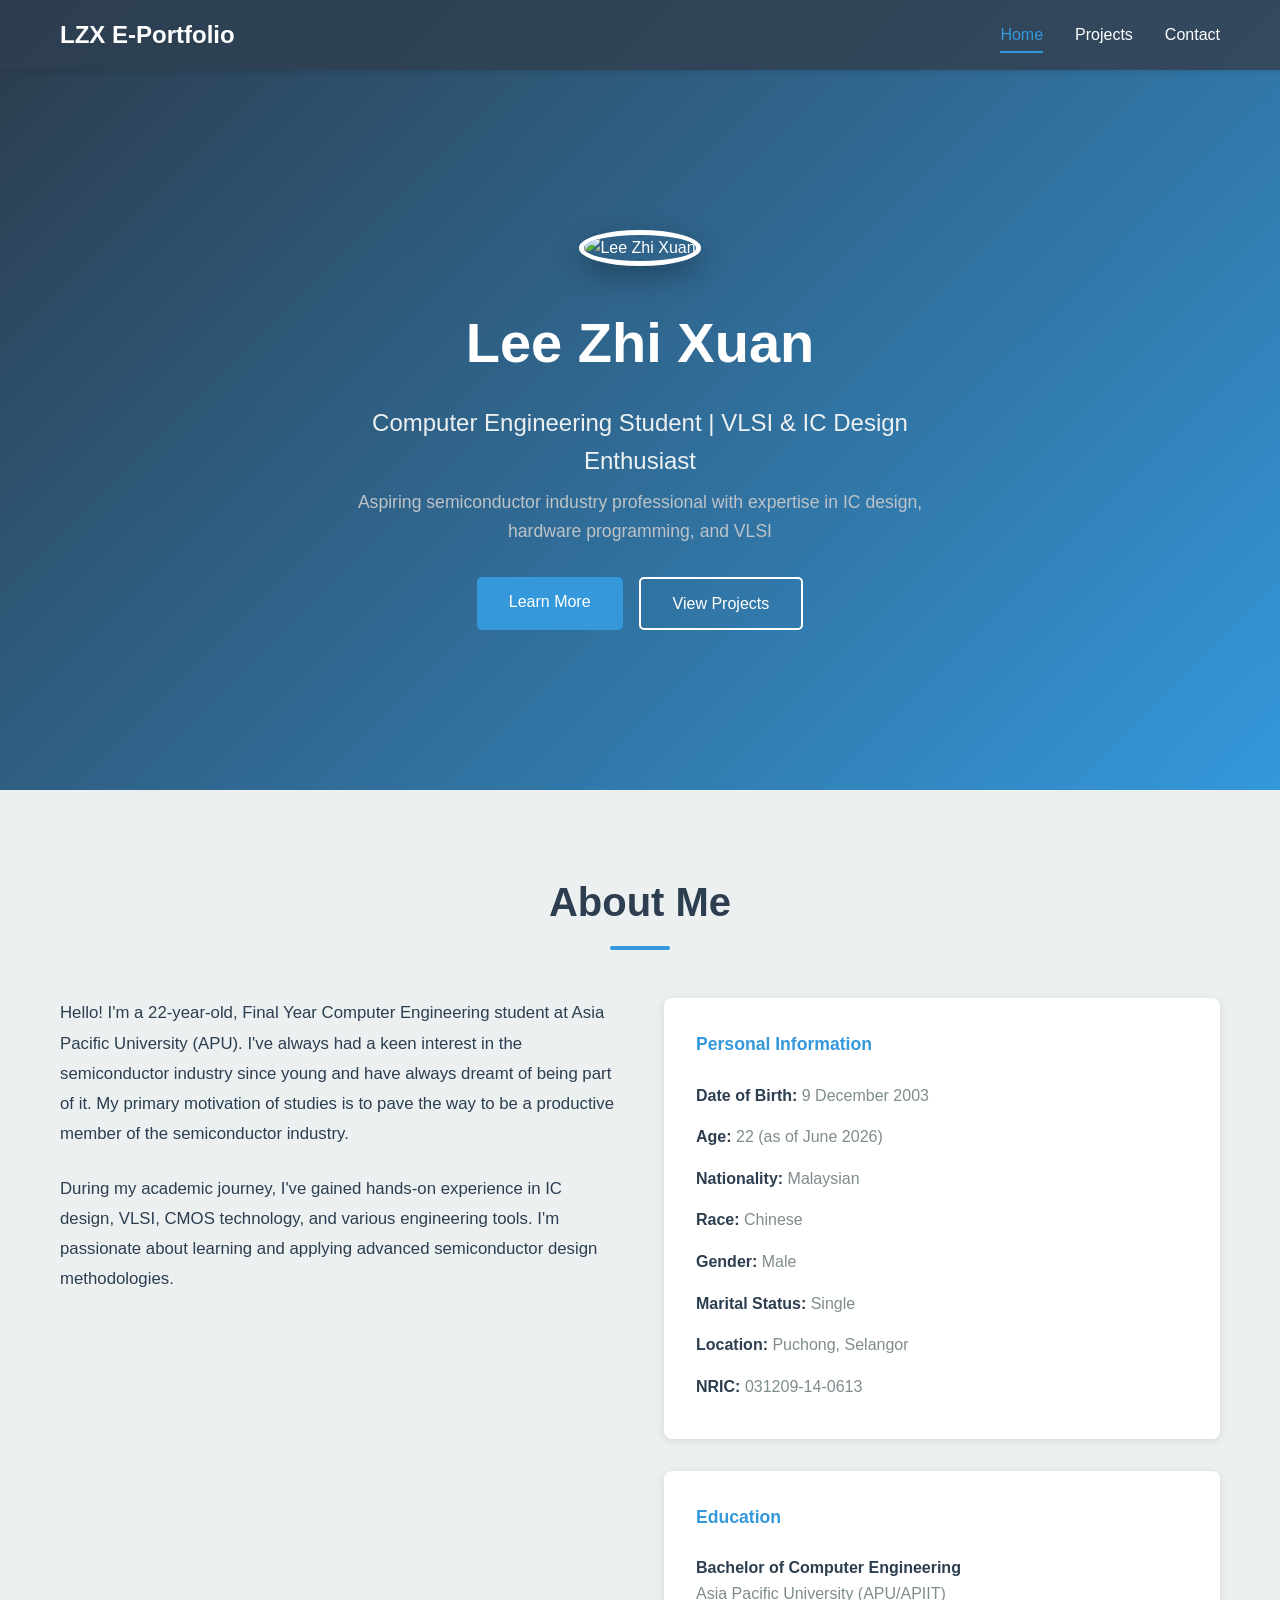
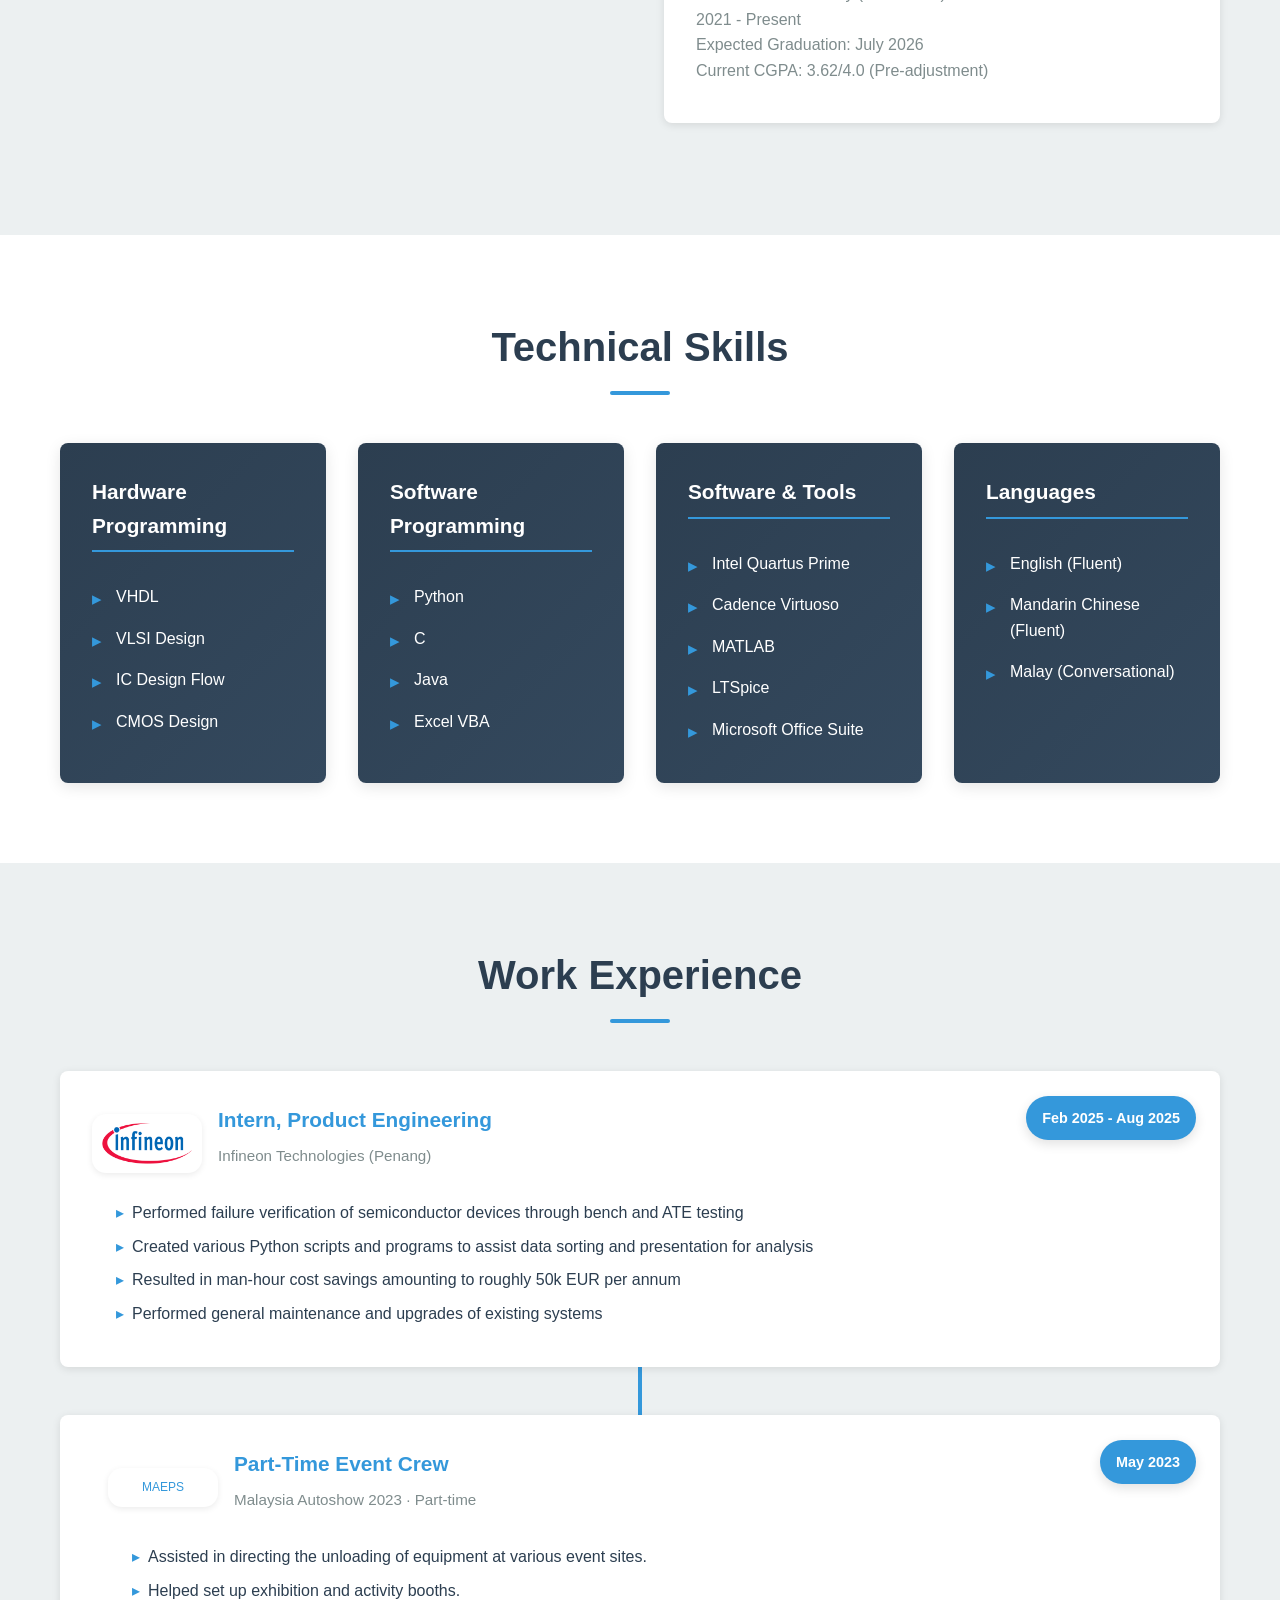
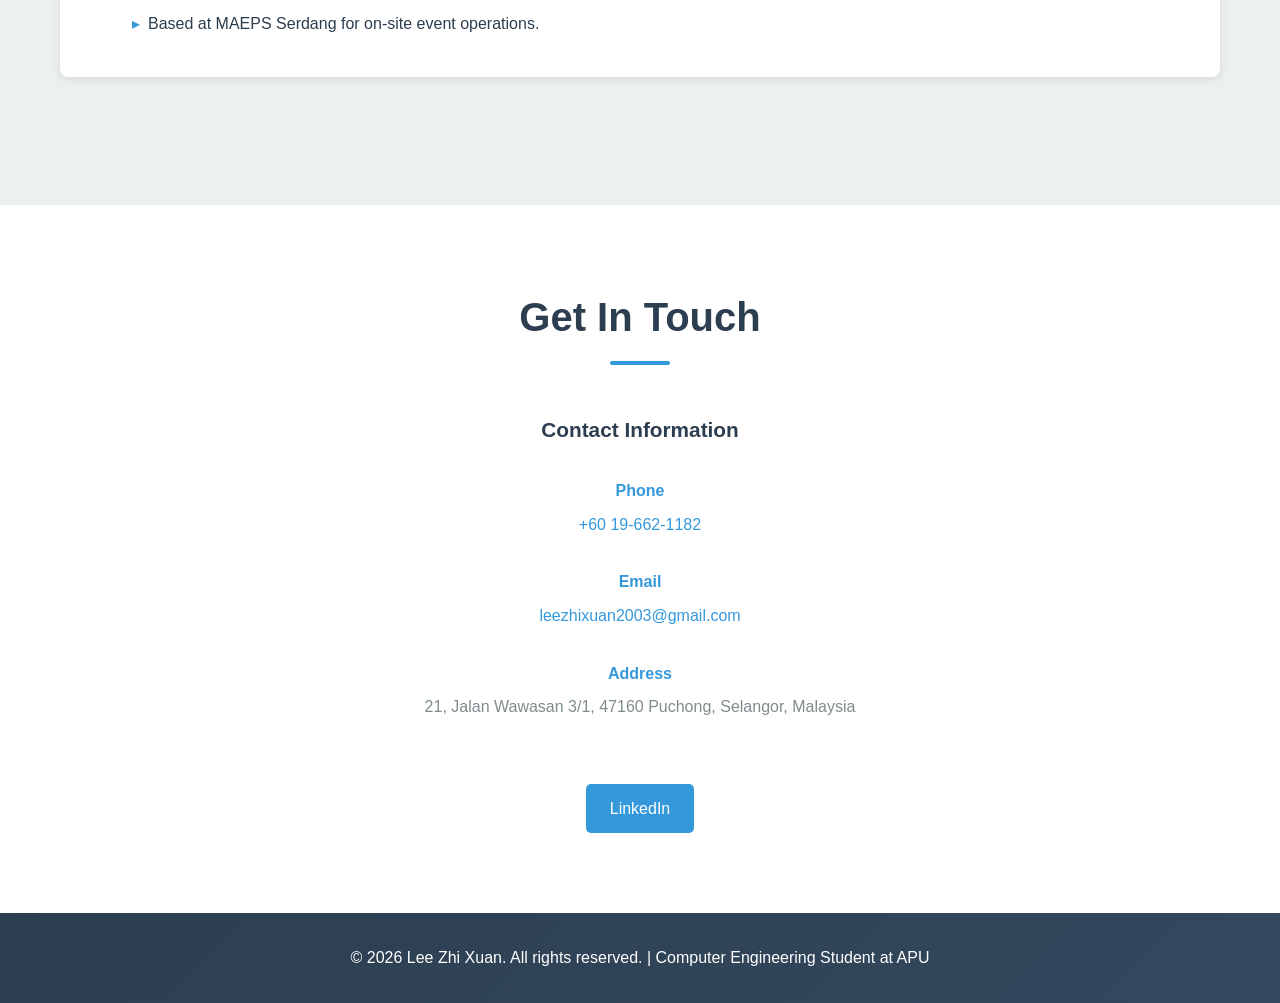
==== index.html @ 865a2d7c "Add files via upload" ====
<!DOCTYPE html>
<html lang="en">
<head>
    <meta charset="UTF-8">
    <meta name="viewport" content="width=device-width, initial-scale=1.0">
    <title>Lee Zhi Xuan - Computer Engineering Portfolio</title>
    <link rel="stylesheet" href="css/style.css">
</head>
<body>
    <!-- Navigation -->
    <nav class="navbar">
        <div class="nav-container">
            <a href="index.html" class="nav-logo">LZX E-Portfolio</a>
            <ul class="nav-menu">
                <li class="nav-item">
                    <a href="index.html" class="nav-link active">Home</a>
                </li>
                <li class="nav-item">
                    <a href="projects.html" class="nav-link">Projects</a>
                </li>
                <li class="nav-item">
                    <a href="#contact" class="nav-link">Contact</a>
                </li>
            </ul>
            <div class="hamburger">
                <span></span>
                <span></span>
                <span></span>
            </div>
        </div>
    </nav>

    <!-- Hero Section -->
    <section class="hero">
        <div class="hero-content">
            <div class="profile-image">
                <img src="images/profile.jpg" alt="Lee Zhi Xuan">
            </div>
            <h1>Lee Zhi Xuan</h1>
            <p class="tagline">Computer Engineering Student | VLSI & IC Design Enthusiast</p>
            <p class="subtitle">Aspiring semiconductor industry professional with expertise in IC design, hardware programming, and VLSI</p>
            <div class="cta-buttons">
                <a href="#about" class="btn btn-primary">Learn More</a>
                <a href="projects.html" class="btn btn-secondary">View Projects</a>
            </div>
        </div>
    </section>

    <!-- About Section -->
    <section id="about" class="about">
        <div class="container">
            <h2>About Me</h2>
            <div class="about-content">
                <div class="about-text">
                    <p>Hello! I'm a 22-year-old, Final Year Computer Engineering student at Asia Pacific University (APU). I've always had a keen interest in the semiconductor industry since young and have always dreamt of being part of it. My primary motivation of studies is to pave the way to be a productive member of the semiconductor industry.</p>
                    <p>During my academic journey, I've gained hands-on experience in IC design, VLSI, CMOS technology, and various engineering tools. I'm passionate about learning and applying advanced semiconductor design methodologies.</p>
                </div>
                <div class="about-info">
                    <div class="info-group">
                        <h4>Personal Information</h4>
                        <ul>
                            <li><strong>Date of Birth:</strong> 9 December 2003</li>
                            <li><strong>Age:</strong> 22 (as of June 2026)</li>
                            <li><strong>Nationality:</strong> Malaysian</li>
                            <li><strong>Race:</strong> Chinese</li>
                            <li><strong>Gender:</strong> Male</li>
                            <li><strong>Marital Status:</strong> Single</li>
                            <li><strong>Location:</strong> Puchong, Selangor</li>
                            <li><strong>NRIC:</strong> 031209-14-0613</li>
                        </ul>
                    </div>
                    <div class="info-group">
                        <h4>Education</h4>
                        <ul>
                            <li><strong>Bachelor of Computer Engineering</strong><br>Asia Pacific University (APU/APIIT)<br>2021 - Present<br>Expected Graduation: July 2026<br>Current CGPA: 3.62/4.0 (Pre-adjustment)</li>
                        </ul>
                    </div>
                </div>
            </div>
        </div>
    </section>

    <!-- Skills Section -->
    <section class="skills">
        <div class="container">
            <h2>Technical Skills</h2>
            <div class="skills-grid">
                <div class="skill-category">
                    <h3>Hardware Programming</h3>
                    <ul>
                        <li>VHDL</li>
                        <li>VLSI Design</li>
                        <li>IC Design Flow</li>
                        <li>CMOS Design</li>
                    </ul>
                </div>
                <div class="skill-category">
                    <h3>Software Programming</h3>
                    <ul>
                        <li>Python</li>
                        <li>C</li>
                        <li>Java</li>
                        <li>Excel VBA</li>
                    </ul>
                </div>
                <div class="skill-category">
                    <h3>Software & Tools</h3>
                    <ul>
                        <li>Intel Quartus Prime</li>
                        <li>Cadence Virtuoso</li>
                        <li>MATLAB</li>
                        <li>LTSpice</li>
                        <li>Microsoft Office Suite</li>
                    </ul>
                </div>
                <div class="skill-category">
                    <h3>Languages</h3>
                    <ul>
                        <li>English (Fluent)</li>
                        <li>Mandarin Chinese (Fluent)</li>
                        <li>Malay (Conversational)</li>
                    </ul>
                </div>
            </div>
        </div>
    </section>

    <!-- Work Experience Section -->
    <section class="experience">
        <div class="container">
            <h2>Work Experience</h2>
            <div class="timeline">
                <div class="timeline-item">
                    <div class="timeline-content">
                        <div class="timeline-marker">
                            <span class="timeline-date">Feb 2025 - Aug 2025</span>
                        </div>
                        <div class="experience-header">
                            <div class="company-logo">
                                <img src="images/infineon-logo.png" alt="Infineon Technologies logo">
                            </div>
                            <div class="experience-meta">
                                <h3>Intern, Product Engineering</h3>
                                <p class="company">Infineon Technologies (Penang)</p>
                            </div>
                        </div>
                        <ul>
                            <li>Performed failure verification of semiconductor devices through bench and ATE testing</li>
                            <li>Created various Python scripts and programs to assist data sorting and presentation for analysis</li>
                            <li>Resulted in man-hour cost savings amounting to roughly 50k EUR per annum</li>
                            <li>Performed general maintenance and upgrades of existing systems</li>
                        </ul>
                    </div>
                </div>
                <div class="timeline-item">
                    <div class="timeline-content">
                        <div class="timeline-marker">
                            <span class="timeline-date">May 2023</span>
                        </div>
                        <div class="experience-header">
                            <div class="company-logo">
                                <span>MAEPS</span>
                            </div>
                            <div class="experience-meta">
                                <h3>Part-Time Event Crew</h3>
                                <p class="company">Malaysia Autoshow 2023 · Part-time</p>
                            </div>
                        </div>
                        <ul>
                            <li>Assisted in directing the unloading of equipment at various event sites.</li>
                            <li>Helped set up exhibition and activity booths.</li>
                            <li>Based at MAEPS Serdang for on-site event operations.</li>
                        </ul>
                    </div>
                </div>
            </div>
        </div>
    </section>

    <!-- Contact Section -->
    <section id="contact" class="contact">
        <div class="container">
            <h2>Get In Touch</h2>
            <div class="contact-content">
                <div class="contact-info">
                    <h3>Contact Information</h3>
                    <div class="contact-item">
                        <h4>Phone</h4>
                        <p><a href="tel:+60196621182">+60 19-662-1182</a></p>
                    </div>
                    <div class="contact-item">
                        <h4>Email</h4>
                        <p><a href="mailto:leezhixuan2003@gmail.com">leezhixuan2003@gmail.com</a></p>
                    </div>
                    <div class="contact-item">
                        <h4>Address</h4>
                        <p>21, Jalan Wawasan 3/1, 47160 Puchong, Selangor, Malaysia</p>
                    </div>
                    <div class="social-links">
                        <a href="https://www.linkedin.com/in/zhixuan-lee-78bb711a6/" target="_blank" class="social-link">LinkedIn</a>
                    </div>
                </div>
            </div>
        </div>
    </section>

    <!-- Footer -->
    <footer class="footer">
        <div class="container">
            <p>&copy; 2026 Lee Zhi Xuan. All rights reserved. | Computer Engineering Student at APU</p>
        </div>
    </footer>

    <script src="js/script.js"></script>
</body>
</html>
---- css/style.css ----
/* ============================================
   CSS Variables & Root Styles
   ============================================ */
:root {
    --primary-color: #2c3e50;
    --secondary-color: #3498db;
    --accent-color: #e74c3c;
    --light-bg: #ecf0f1;
    --white: #ffffff;
    --dark-text: #2c3e50;
    --light-text: #7f8c8d;
    --border-color: #bdc3c7;
    --transition: all 0.3s ease;
}

/* ============================================
   Base Styles
   ============================================ */
* {
    margin: 0;
    padding: 0;
    box-sizing: border-box;
}

html {
    scroll-behavior: smooth;
}

body {
    font-family: 'Segoe UI', Tahoma, Geneva, Verdana, sans-serif;
    line-height: 1.6;
    color: var(--dark-text);
    background-color: var(--white);
}

.container {
    max-width: 1200px;
    margin: 0 auto;
    padding: 0 20px;
}

/* ============================================
   Navigation
   ============================================ */
.navbar {
    background: linear-gradient(135deg, var(--primary-color) 0%, #34495e 100%);
    padding: 1rem 0;
    position: sticky;
    top: 0;
    z-index: 1000;
    box-shadow: 0 2px 5px rgba(0, 0, 0, 0.1);
}

.nav-container {
    max-width: 1200px;
    margin: 0 auto;
    padding: 0 20px;
    display: flex;
    justify-content: space-between;
    align-items: center;
}

.nav-logo {
    font-size: 1.5rem;
    font-weight: bold;
    color: var(--white);
    text-decoration: none;
    transition: var(--transition);
}

.nav-logo:hover {
    color: var(--secondary-color);
}

.nav-menu {
    display: flex;
    list-style: none;
    gap: 2rem;
}

.nav-link {
    color: var(--white);
    text-decoration: none;
    transition: var(--transition);
    padding: 0.5rem 0;
    border-bottom: 2px solid transparent;
}

.nav-link:hover,
.nav-link.active {
    color: var(--secondary-color);
    border-bottom-color: var(--secondary-color);
}

.hamburger {
    display: none;
    flex-direction: column;
    cursor: pointer;
}

.hamburger span {
    width: 25px;
    height: 3px;
    background: var(--white);
    margin: 5px 0;
    transition: var(--transition);
}

/* ============================================
   Hero Section
   ============================================ */
.hero {
    background: linear-gradient(135deg, var(--primary-color) 0%, var(--secondary-color) 100%);
    color: var(--white);
    padding: 6rem 2rem;
    text-align: center;
    min-height: 80vh;
    display: flex;
    align-items: center;
    justify-content: center;
}

.hero-content {
    max-width: 600px;
}

.profile-image {
    margin-bottom: 2rem;
}

.profile-image img {
    width: 200px;
    height: 200px;
    border-radius: 50%;
    border: 5px solid var(--white);
    object-fit: cover;
    box-shadow: 0 10px 30px rgba(0, 0, 0, 0.3);
    transition: var(--transition);
}

.profile-image img:hover {
    transform: scale(1.05);
}

.hero h1 {
    font-size: 3.5rem;
    margin-bottom: 1rem;
    font-weight: bold;
}

.tagline {
    font-size: 1.5rem;
    margin-bottom: 0.5rem;
    color: #ecf0f1;
}

.subtitle {
    font-size: 1.1rem;
    margin-bottom: 2rem;
    color: #bdc3c7;
}

.cta-buttons {
    display: flex;
    gap: 1rem;
    justify-content: center;
    flex-wrap: wrap;
}

/* ============================================
   Buttons
   ============================================ */
.btn {
    padding: 0.75rem 2rem;
    border: none;
    border-radius: 5px;
    font-size: 1rem;
    cursor: pointer;
    text-decoration: none;
    transition: var(--transition);
    display: inline-block;
    font-weight: 500;
}

.btn-primary {
    background-color: var(--secondary-color);
    color: var(--white);
}

.btn-primary:hover {
    background-color: #2980b9;
    transform: translateY(-2px);
    box-shadow: 0 5px 15px rgba(52, 152, 219, 0.4);
}

.btn-secondary {
    background-color: transparent;
    color: var(--white);
    border: 2px solid var(--white);
}

.btn-secondary:hover {
    background-color: var(--white);
    color: var(--primary-color);
    transform: translateY(-2px);
}

/* ============================================
   About Section
   ============================================ */
.about {
    padding: 5rem 2rem;
    background-color: var(--light-bg);
}

.about h2,
.skills h2,
.experience h2,
.contact h2 {
    font-size: 2.5rem;
    margin-bottom: 3rem;
    text-align: center;
    color: var(--primary-color);
    position: relative;
    padding-bottom: 1rem;
}

.about h2::after,
.skills h2::after,
.experience h2::after,
.contact h2::after {
    content: '';
    position: absolute;
    bottom: 0;
    left: 50%;
    transform: translateX(-50%);
    width: 60px;
    height: 4px;
    background: var(--secondary-color);
    border-radius: 2px;
}

.about-content {
    display: grid;
    grid-template-columns: 1fr 1fr;
    gap: 3rem;
    align-items: start;
}

.about-text p {
    margin-bottom: 1.5rem;
    font-size: 1.05rem;
    line-height: 1.8;
}

.info-group {
    background: var(--white);
    padding: 2rem;
    border-radius: 8px;
    margin-bottom: 2rem;
    box-shadow: 0 2px 8px rgba(0, 0, 0, 0.1);
}

.info-group h4 {
    color: var(--secondary-color);
    margin-bottom: 1rem;
    font-size: 1.1rem;
}

.info-group ul {
    list-style: none;
}

.info-group li {
    padding: 0.5rem 0;
    color: var(--light-text);
}

.info-group strong {
    color: var(--dark-text);
}

/* ============================================
   Skills Section
   ============================================ */
.skills {
    padding: 5rem 2rem;
    background-color: var(--white);
}

.skills-grid {
    display: grid;
    grid-template-columns: repeat(auto-fit, minmax(250px, 1fr));
    gap: 2rem;
}

.skill-category {
    background: linear-gradient(135deg, var(--primary-color) 0%, #34495e 100%);
    color: var(--white);
    padding: 2rem;
    border-radius: 8px;
    box-shadow: 0 4px 15px rgba(0, 0, 0, 0.1);
    transition: var(--transition);
}

.skill-category:hover {
    transform: translateY(-5px);
    box-shadow: 0 6px 20px rgba(0, 0, 0, 0.2);
}

.skill-category h3 {
    margin-bottom: 1.5rem;
    font-size: 1.3rem;
    border-bottom: 2px solid var(--secondary-color);
    padding-bottom: 0.5rem;
}

.skill-category ul {
    list-style: none;
}

.skill-category li {
    padding: 0.5rem 0;
    position: relative;
    padding-left: 1.5rem;
}

.skill-category li::before {
    content: '▸';
    position: absolute;
    left: 0;
    color: var(--secondary-color);
    font-size: 1.2rem;
}

/* ============================================
   Experience Section
   ============================================ */
.experience {
    padding: 5rem 2rem;
    background-color: var(--light-bg);
}

.timeline {
    position: relative;
}

.timeline::before {
    content: '';
    position: absolute;
    left: 50%;
    transform: translateX(-50%);
    width: 4px;
    height: 100%;
    background: var(--secondary-color);
}

.timeline-item {
    margin-bottom: 3rem;
    position: relative;
}

.timeline-item:nth-child(odd) .timeline-content {
    margin-left: 0;
    margin-right: auto;
    padding-right: 3rem;
}

.timeline-item:nth-child(even) .timeline-content {
    margin-left: auto;
    margin-right: 0;
    padding-left: 3rem;
}

.timeline-marker {
        position: absolute;
        top: 1.6rem;
        right: 1.5rem;
        left: auto;
        transform: none;
        z-index: 1;
    }

    .timeline-date {
        display: inline-flex;
        align-items: center;
        justify-content: center;
        padding: 0.65rem 1rem;
        background: var(--secondary-color);
        border-radius: 999px;
        color: var(--white);
        font-size: 0.9rem;
        font-weight: 700;
        white-space: nowrap;
        box-shadow: 0 4px 12px rgba(0, 0, 0, 0.12);
    }

.timeline-content {
    position: relative;
    background: var(--white);
    padding: 2rem 3rem 2rem 2rem;
    border-radius: 8px;
    box-shadow: 0 2px 8px rgba(0, 0, 0, 0.1);
}

.timeline-content h3 {
    color: var(--secondary-color);
    margin-bottom: 0.5rem;
    font-size: 1.3rem;
}

.timeline-content .company {
    color: var(--light-text);
    font-size: 0.95rem;
    margin-bottom: 1rem;
}

    .experience-header {
        display: flex;
        align-items: center;
        gap: 1rem;
        margin-bottom: 1rem;
    }

    .company-logo {
        width: 110px;
        max-width: 110px;
        min-width: 110px;
        height: auto;
        max-height: 96px;
        border-radius: 14px;
        background: var(--white);
        border: none;
        display: flex;
        align-items: center;
        justify-content: center;
        color: var(--secondary-color);
        font-size: 0.75rem;
        text-align: center;
        padding: 0.6rem;
        box-shadow: 0 2px 6px rgba(0, 0, 0, 0.08);
    }

    .company-logo img {
        width: 100%;
        height: auto;
        max-height: 80px;
        object-fit: contain;
        display: block;
    }

    .experience-meta {
        min-width: 0;
    }

    .timeline-content ul {
        list-style: none;
        padding-left: 1.5rem;
    }

    .timeline-content li {
        margin-bottom: 0.5rem;
        padding-left: 1rem;
        position: relative;
    }

    .timeline-content li::before {
        content: '▸';
        position: absolute;
        left: 0;
        color: var(--secondary-color);
    }

/* ============================================
   Projects Section
   ============================================ */
.page-hero {
    background: linear-gradient(135deg, var(--primary-color) 0%, var(--secondary-color) 100%);
    color: var(--white);
    padding: 4rem 2rem;
    text-align: center;
}

.page-hero h1 {
    font-size: 2.5rem;
    margin-bottom: 0.5rem;
}

.page-hero p {
    font-size: 1.2rem;
    color: #bdc3c7;
}

.projects {
    padding: 5rem 2rem;
    background-color: var(--light-bg);
}

.project-card {
    background: var(--white);
    border-radius: 8px;
    overflow: hidden;
    box-shadow: 0 4px 15px rgba(0, 0, 0, 0.1);
    margin-bottom: 3rem;
    transition: var(--transition);
    display: grid;
    grid-template-columns: 1fr 1fr;
    gap: 2rem;
    align-items: center;
}

.project-card:hover {
    box-shadow: 0 6px 25px rgba(0, 0, 0, 0.15);
}

.project-card:nth-child(even) {
    direction: rtl;
}

.project-card:nth-child(even) > * {
    direction: ltr;
}

.project-card.template {
    opacity: 0.6;
    border: 2px dashed var(--border-color);
}

.project-image {
    overflow: hidden;
    min-height: 320px;
    display: flex;
    justify-content: center;
    align-items: flex-start;
    background: var(--white);
    padding: 1.25rem;
}

.project-image img {
    max-width: 100%;
    object-fit: contain;
    margin: 0 0.5rem;
    display: block;
}

.project-content {
    padding: 2rem;
}

.project-header {
    display: flex;
    justify-content: space-between;
    align-items: start;
    gap: 1rem;
    margin-bottom: 1rem;
}

.project-header h2 {
    font-size: 1.6rem;
    color: var(--primary-color);
    margin: 0;
}

.project-period {
    background: var(--secondary-color);
    color: var(--white);
    padding: 0.5rem 1rem;
    border-radius: 20px;
    font-size: 0.85rem;
    white-space: nowrap;
}

.project-type {
    color: var(--accent-color);
    font-weight: bold;
    margin-bottom: 1.5rem;
    font-size: 0.95rem;
}

.project-description h3 {
    color: var(--secondary-color);
    margin-top: 1.5rem;
    margin-bottom: 0.5rem;
    font-size: 1.1rem;
}

.project-description h3:first-child {
    margin-top: 0;
}

.project-description p {
    margin-bottom: 1rem;
    line-height: 1.7;
}

.project-description ul {
    list-style: none;
    padding-left: 0;
    margin-bottom: 1rem;
}

.project-description li {
    padding: 0.5rem 0 0.5rem 1.5rem;
    position: relative;
}

.project-description li::before {
    content: '✓';
    position: absolute;
    left: 0;
    color: var(--secondary-color);
    font-weight: bold;
}

.tech-tags {
    display: flex;
    flex-wrap: wrap;
    gap: 0.5rem;
    margin-top: 1rem;
}

.tag {
    background: var(--light-bg);
    color: var(--primary-color);
    padding: 0.4rem 0.8rem;
    border-radius: 20px;
    font-size: 0.85rem;
    border: 1px solid var(--secondary-color);
    transition: var(--transition);
}

.tag:hover {
    background: var(--secondary-color);
    color: var(--white);
}

/* ============================================
   Contact Section
   ============================================ */
.contact {
    padding: 5rem 2rem;
    background-color: var(--white);
}

.contact-content {
    display: grid;
    grid-template-columns: 1fr;
    gap: 3rem;
}

.contact-info {
    display: flex;
    flex-direction: column;
    align-items: center;
    text-align: center;
}

.contact-info h3,
.contact-form h3 {
    font-size: 1.3rem;
    color: var(--primary-color);
    margin-bottom: 2rem;
}

.contact-item {
    margin-bottom: 2rem;
    max-width: 560px;
}

.social-links {
    justify-content: center;
}

.contact-item h4 {
    color: var(--secondary-color);
    margin-bottom: 0.5rem;
}

.contact-item p {
    color: var(--light-text);
}

.contact-item a {
    color: var(--secondary-color);
    text-decoration: none;
    transition: var(--transition);
}

.contact-item a:hover {
    text-decoration: underline;
}

.social-links {
    display: flex;
    gap: 1rem;
    margin-top: 2rem;
}

.social-link {
    display: inline-block;
    background: var(--secondary-color);
    color: var(--white);
    padding: 0.75rem 1.5rem;
    border-radius: 5px;
    text-decoration: none;
    transition: var(--transition);
}

.social-link:hover {
    background: #2980b9;
    transform: translateY(-2px);
}

.form-group {
    margin-bottom: 1.5rem;
}

.form-group input,
.form-group textarea {
    width: 100%;
    padding: 0.75rem;
    border: 1px solid var(--border-color);
    border-radius: 5px;
    font-family: inherit;
    font-size: 1rem;
    transition: var(--transition);
}

.form-group input:focus,
.form-group textarea:focus {
    outline: none;
    border-color: var(--secondary-color);
    box-shadow: 0 0 0 3px rgba(52, 152, 219, 0.1);
}

.form-note {
    font-size: 0.85rem;
    color: var(--light-text);
    margin-top: 1rem;
}

/* ============================================
   Footer
   ============================================ */
.footer {
    background: linear-gradient(135deg, var(--primary-color) 0%, #34495e 100%);
    color: var(--white);
    text-align: center;
    padding: 2rem;
}

/* ============================================
   Responsive Design
   ============================================ */
@media (max-width: 768px) {
    .nav-menu {
        display: none;
    }

    .hamburger {
        display: flex;
    }

    .hero h1 {
        font-size: 2rem;
    }

    .tagline {
        font-size: 1.2rem;
    }

    .subtitle {
        font-size: 0.95rem;
    }

    .hero {
        padding: 3rem 1rem;
        min-height: auto;
    }

    .profile-image img {
        width: 150px;
        height: 150px;
    }

    .cta-buttons {
        flex-direction: column;
    }

    .btn {
        width: 100%;
    }

    .about-content {
        grid-template-columns: 1fr;
    }

    .about h2,
    .skills h2,
    .experience h2,
    .contact h2 {
        font-size: 1.8rem;
    }

    .skills-grid {
        grid-template-columns: 1fr;
    }

    .timeline::before {
        left: 0;
    }

    .timeline-item:nth-child(odd) .timeline-content,
    .timeline-item:nth-child(even) .timeline-content {
        margin-left: 60px;
        margin-right: 0;
        padding-left: 1.5rem;
        padding-right: 1.5rem;
    }

    .timeline-marker {
        left: 0;
        transform: translateX(-15px);
    }

    .project-card {
        grid-template-columns: 1fr;
    }

    .project-card:nth-child(even) {
        direction: ltr;
    }

    .project-header {
        flex-direction: column;
    }

    .project-period {
        align-self: flex-start;
    }

    .contact-content {
        grid-template-columns: 1fr;
    }

    .page-hero h1 {
        font-size: 1.8rem;
    }

    .page-hero p {
        font-size: 1rem;
    }
}

@media (max-width: 480px) {
    .nav-container {
        padding: 0 10px;
    }

    .nav-logo {
        font-size: 1.2rem;
    }

    .container {
        padding: 0 10px;
    }

    .hero h1 {
        font-size: 1.5rem;
    }

    .about h2,
    .skills h2,
    .experience h2,
    .contact h2 {
        font-size: 1.5rem;
    }

    .skill-category {
        padding: 1.5rem;
    }

    .project-header h2 {
        font-size: 1.3rem;
    }
}

/* Project gallery: stacked images */
.project-gallery {
    display: flex;
    flex-direction: column;
    gap: 0.75rem;
    align-items: center;
    width: 100%;
}
.project-gallery img {
    width: 100%;
    height: auto;
    object-fit: contain;
    border-radius: 6px;
    background: var(--white);
}
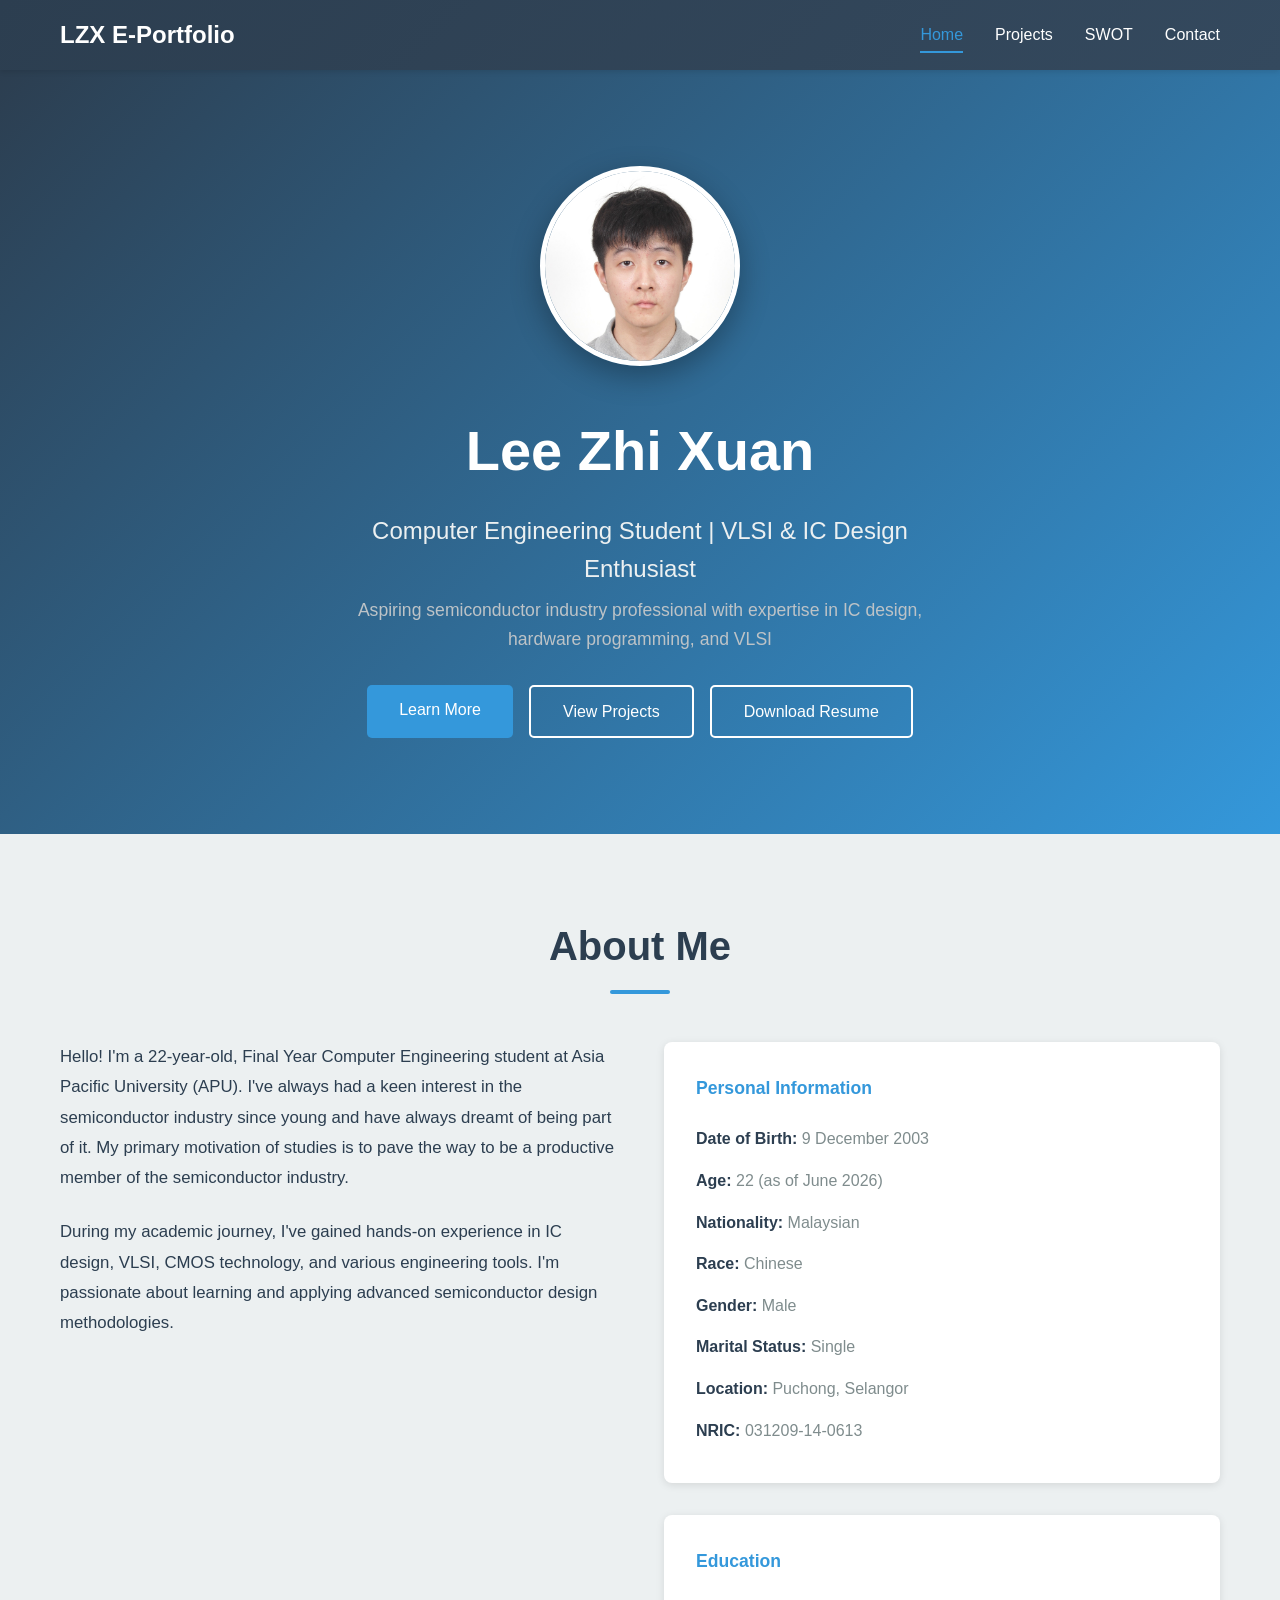
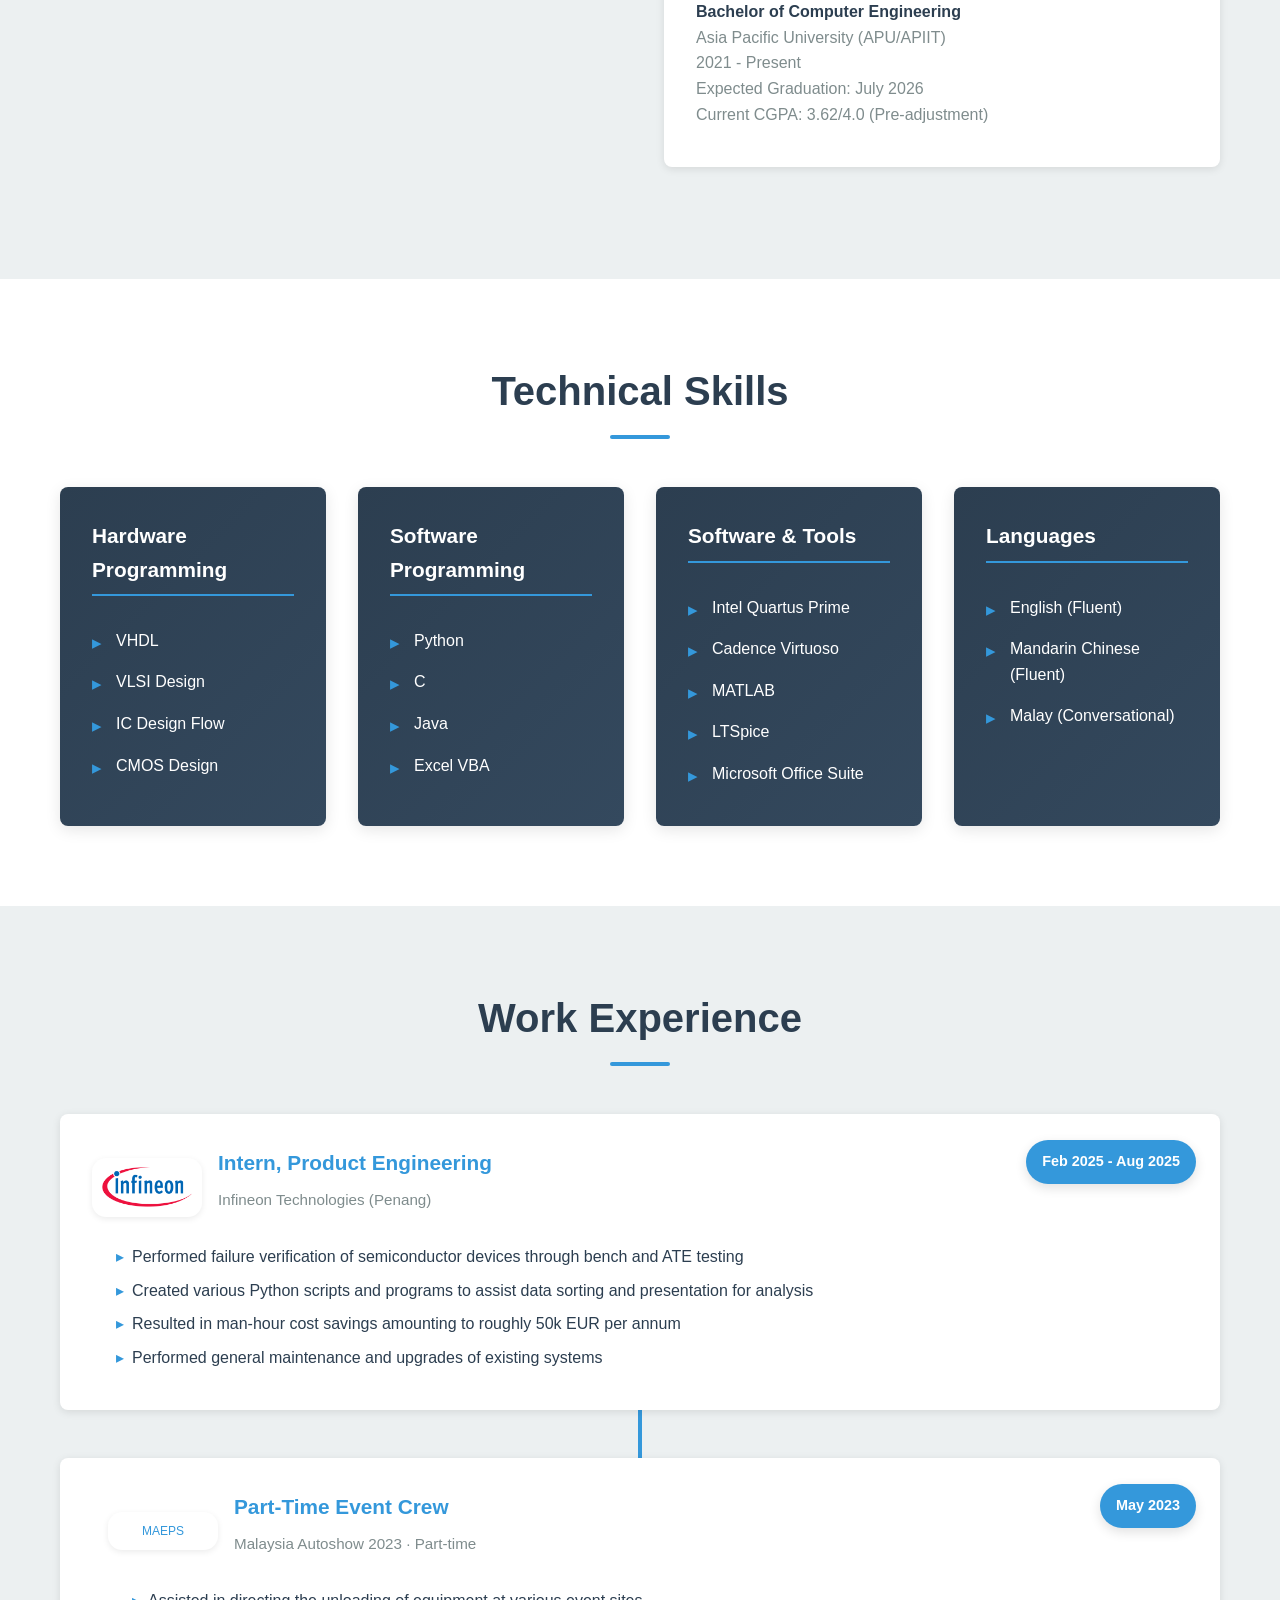
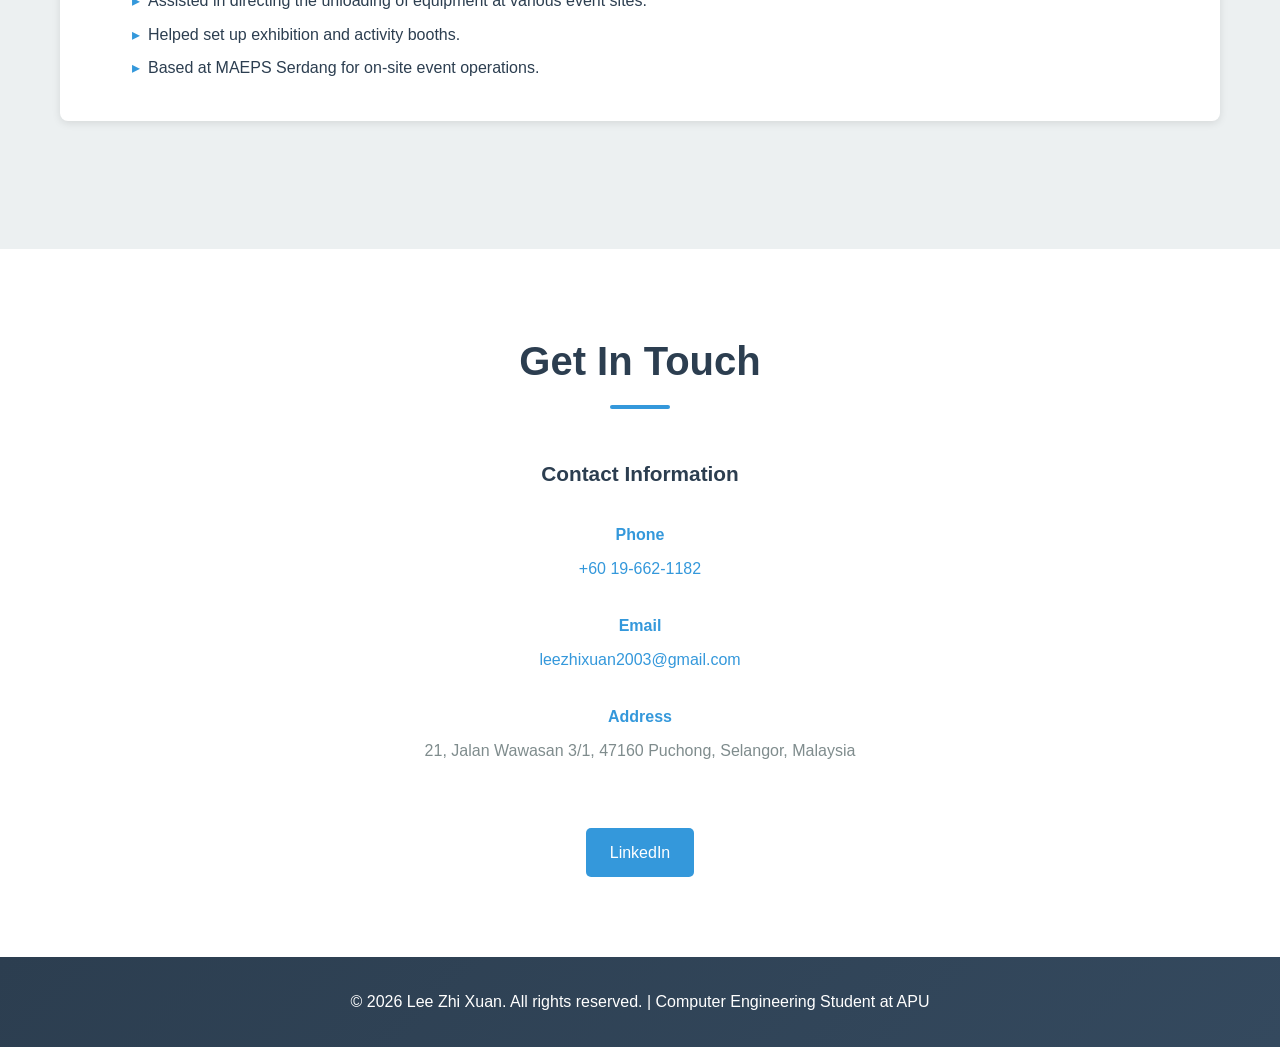
==== commit f09e3187: "Add files via upload" ====
--- a/index.html
+++ b/index.html
@@ -19,7 +19,10 @@
                     <a href="projects.html" class="nav-link">Projects</a>
                 </li>
                 <li class="nav-item">
-                    <a href="#contact" class="nav-link">Contact</a>
+                    <a href="swot.html" class="nav-link">SWOT</a>
+                </li>
+                <li class="nav-item">
+                    <a href="index.html#contact" class="nav-link">Contact</a>
                 </li>
             </ul>
             <div class="hamburger">
@@ -42,6 +45,7 @@
             <div class="cta-buttons">
                 <a href="#about" class="btn btn-primary">Learn More</a>
                 <a href="projects.html" class="btn btn-secondary">View Projects</a>
+                <a href="resume.pdf" class="btn btn-secondary" download>Download Resume</a>
             </div>
         </div>
     </section>
